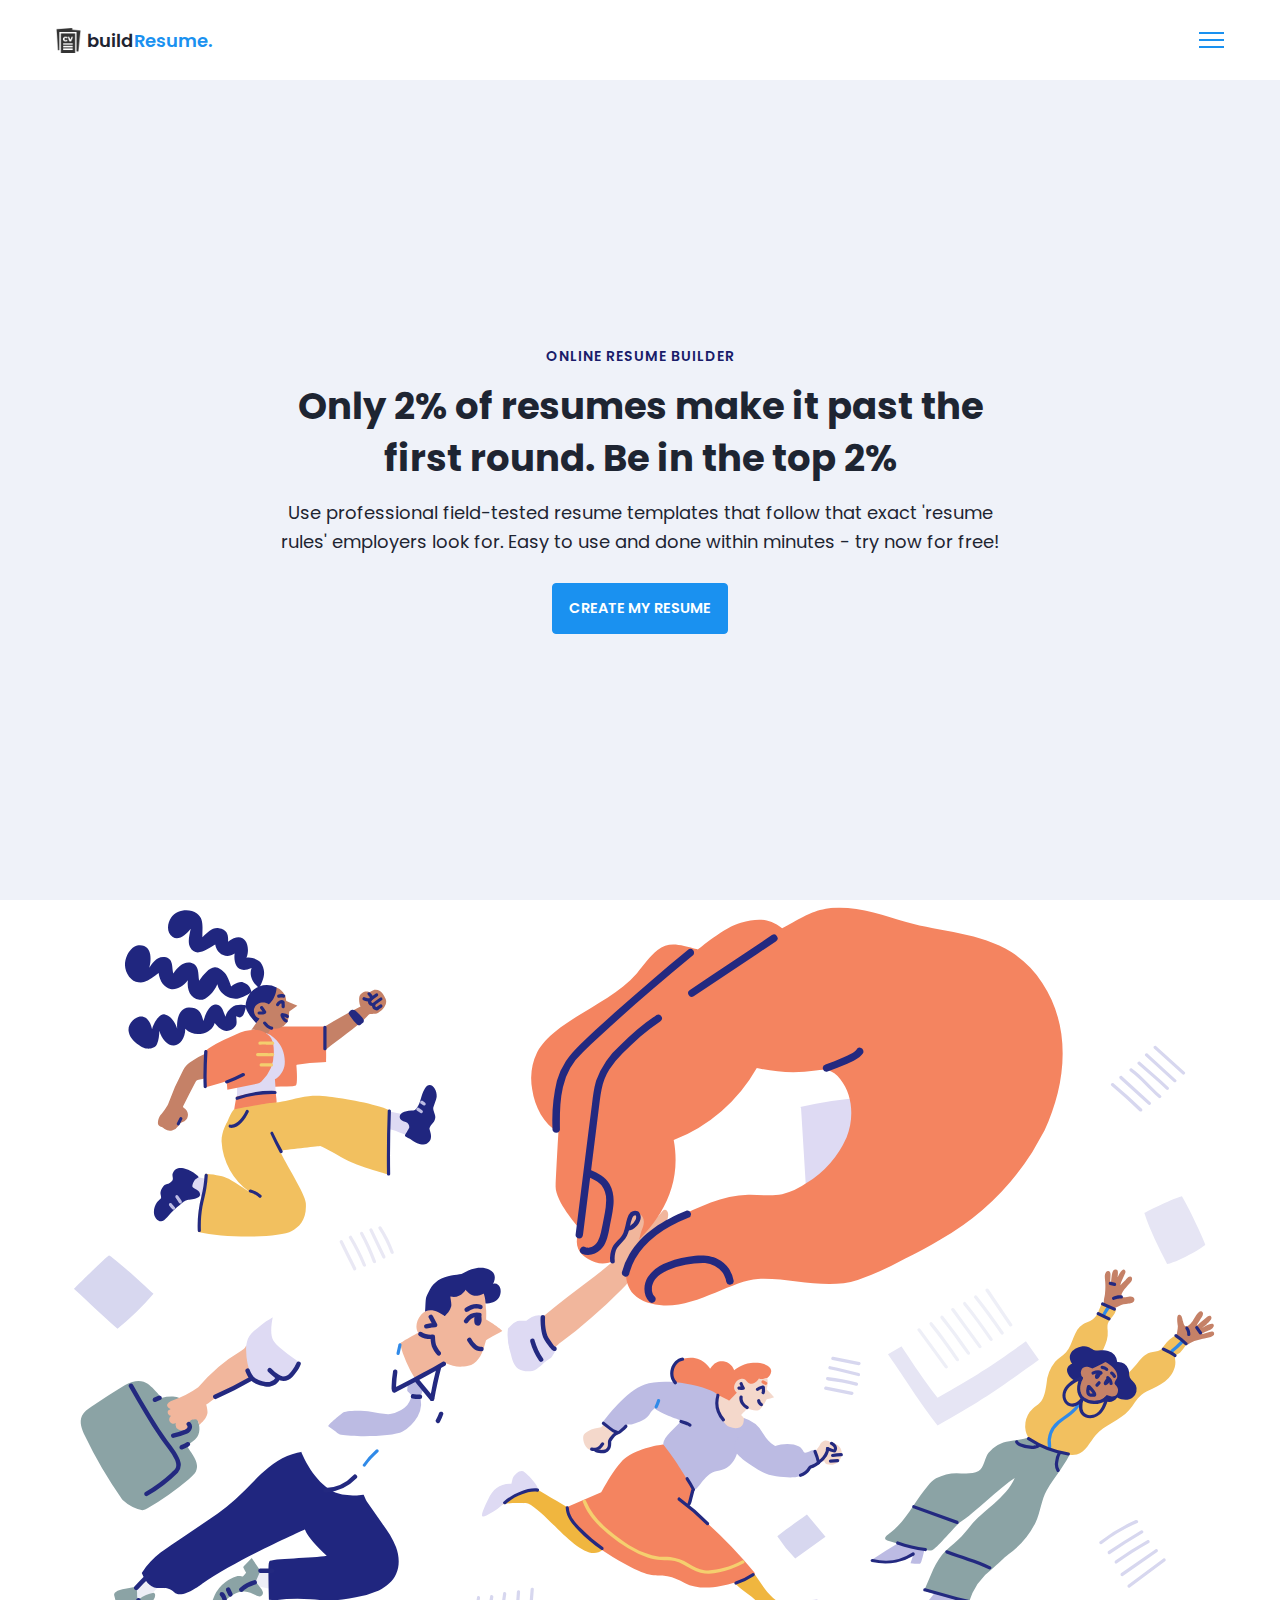
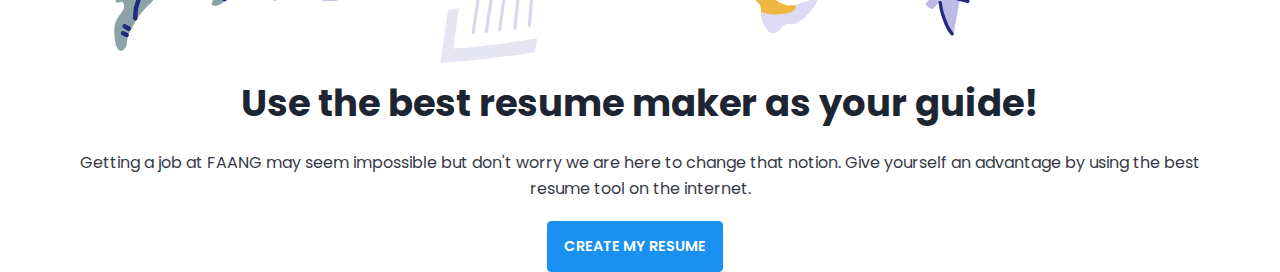
==== index.html @ 8d17ba6c "first commit" ====
<!DOCTYPE html>
<html lang="en">
<head>
    <meta charset="UTF-8">
    <meta http-equiv="X-UA-Compatible" content="IE=edge">
    <meta name="viewport" content="width=device-width, initial-scale=1.0">
    <link rel="stylesheet" href="styles.css">
    <title>buildResume.</title>
</head>
<body>
   <nav class="navbar bg-white">
    <div class="container">
        <div class="navbar-content">
            <div class="brand-and-toggler">
                <a href="index.html" class="navbar-brand">
                    <img src="assests/curriculum-vitae.png" alt="" class="navbar-brand-icon">
                    <span class="navbar-brand-text">build<span>Resume.</span></span>
                </a>
                <button type="button" class="navbar-toggler-btn">
                    <div class="bars">
                        <div class="bar"></div>
                        <div class="bar"></div>
                        <div class="bar"></div>
                    </div>
                </button>
            </div>
        </div>
    </div>
   </nav>

   <header class = "header bg-bright" id = "header">
    <div class = "container">
        <div class = "header-content text-center">
            <h6 class = "text-uppercase text-blue-dark fs-14 fw-6 ls-1">online resume builder</h6>
            <h1 class = "lg-title">Only 2% of resumes make it past the first round. Be in the top 2%</h1>
            <p class = "text-dark fs-18">Use professional field-tested resume templates that follow that exact 'resume rules' employers look for. Easy to use and done within minutes - try now for free!</p>
            <a href = "resume.html" class = "btn btn-primary text-uppercase">create my resume</a>
        </div>
    </div>
    </header>

    <div class="section-one">
        <div class="container">
            <div class="section-one-content">
                <div class="section-one-l">
                    <img src="assests/visual-0c7080adf17f1f207276f613447c924f667dab34b7ac415cd7ef653172defd0b.svg">
                </div>
                <div class="section-one-r text-center">
                    <h2 class="lg-title">Use the best resume maker as your guide!</h2>
                    <p class="text">Getting a job at FAANG may seem impossible but don't worry we are here to change that notion. Give yourself an advantage by using the best resume tool on the internet.</p>
                    <div class="btn-group">
                        <a href="resume.html" class="btn btn-primary text-uppercase">create my resume</a>
                    </div>
                </div>
            </div>
        </div>
    </div>


<script src="script.js"></script> 
</body>
</html>
---- styles.css ----
@import url('https://fonts.googleapis.com/css2?family=Manrope:wght@200;300;400;500;600;700;800&family=Poppins:ital,wght@0,100;0,200;0,300;0,400;0,500;0,600;0,700;0,800;0,900;1,100;1,200;1,300;1,400;1,500;1,600;1,700;1,800;1,900&display=swap');

:root{
    --clr-blue: #1A91F0;
    --clr-blue-mid: #1170CD;
    --clr-blue-dark: #1A1C6A;
    --clr-white: #fff;
    --clr-bright: #EFF2F9;
    --clr-dark: #1e2532;
    --clr-black: #000;
    --clr-grey: #656e83;
    --clr-green: #084C41;
    --font-poppins: 'Poppins', sans-serif;
    --font-manrope: 'Manrope', sans-serif;;
    --transition: all 300ms ease-in-out;
}

*{
    padding: 0;
    margin: 0;
    box-sizing: border-box;
}

html{
    font-size: 10px;
}

body{
    font-size: 1.6rem;
    font-family: var(--font-poppins);
}

button{
    border: none;
    background-color: transparent;
    outline: 0;
    cursor: pointer;
    font-family: inherit;
}

img{
    width: 100%;
    display: block;
}

a{
    text-decoration: none;
}

/*fonts*/
.font-poppins{font-family: var(--font-poppins);}
.font-manrope{font-family: var(--font-manrope);}

/*text-colors*/
.text-blue{color: var(--clr-blue);}
.text-blue-mid{color: var(--clr-blue-mid);}
.text-blue-dark{color: var(--clr-blue-dark);}
.text-bright{color: var(--clr-bright);}
.text-dark{color: var(--clr-dark);}
.text-grey{color: var(--clr-grey);}
.text-white{color: var(--clr-white);}

/*bg-colors*/
.bg-blue{background-color: var(--clr-blue);}
.bg-blue-mid{background-color: var(--clr-blue-mid);}
.bg-blue-dark{background-color: var(--clr-blue-dark);}
.bg-bright{background-color: var(--clr-bright);}
.bg-dark{background-color: var(--clr-dark);}
.bg-grey{background-color: var(--clr-grey);}
.bg-white{background-color: var(--clr-white);}
.bg-black{background-color: var(--clr-black);}

.text-center{text-align: center;}
.text-left{text-align: left;}
.text-right{text-align: right;}
.text-uppercase{text-transform: uppercase;}
.text-lowercase{text-transform: lowercase;}
.text-capitalize{text-transform: capitalize;}
.text{
    color: var(--clr-dark);
    opacity: 0.9;
    margin: 2rem 0;
    line-height: 1.6;
}

.fw-2{font-weight: 200;}
.fw-3{font-weight: 300;}
.fw-4{font-weight: 400;}
.fw-5{font-weight: 500;}
.fw-6{font-weight: 600;}
.fw-7{font-weight: 700;}
.fw-8{font-weight: 800;}

.fs-13{font-size: 13px;}
.fs-14{font-size: 14px;}
.fs-15{font-size: 15px;}
.fs-16{font-size: 16px;}
.fs-17{font-size: 17px;}
.fs-18{font-size: 18px;}
.fs-19{font-size: 19px;}
.fs-20{font-size: 20px;}
.fs-21{font-size: 21px;}
.fs-22{font-size: 22px;}
.fs-23{font-size: 23px;}
.fs-24{font-size: 24px;}
.fs-25{font-size: 25px;}

.ls-1{letter-spacing: 1px;}
.ls-2{letter-spacing: 2px;}

.container{
    max-width: 1200px;
    margin: 0 auto;
    padding: 0 1.6rem;
}

/*bars-button*/
.bars{
    display: flex;
    flex-direction: column;
    justify-content: space-between;
    height: 16.5px;
    width: 25px;
}

.bars .bar{
    width: 100%;
    height: 2px;
    background-color: var(--clr-blue);
    transition: var(--transition);
}

.bars:hover .bar{
    background-color: var(--clr-dark);
}

/*buttons*/
.btn{
    font-size: 14.5px;
    font-weight: 600;
    padding: 1.4rem 1.6rem; 
    border-radius: 4px;
    display: inline-block;  
}

.btn-primary{
    background-color: var(--clr-blue);
    color: var(--clr-white);
    border: 1px solid var(--clr-blue);
    transition: var(--transition);
}

.btn-primary:hover{
    background-color: transparent;
    color: var(--clr-dark);
    border-color: var(--clr-grey);
}

.btn-secondary{
    background-color: transparent;
    color: var(--clr-dark);
    border: 1px solid var(--clr-grey);
    transition: var(--transition);
}

.btn-secondary:hover{
    background-color: var(--clr-blue);
    color: var(--clr-white);
    border-color: var(--clr-blue);
}

.btn-group button:first-child, .btn-group a:first-child{
    margin-right: 1rem!important;
}

.navbar{
    height: 80px;
    display: flex;
    align-items: center;
    box-shadow: rgba(0,0,0,0.8) 0px 3px 8px;
}

.navbar .container{
    width: 100%;
}

.navbar-brand{
    display: flex;
    align-items: center;
    justify-content: flex-start;
    font-size: 1.8rem;
}

.navbar-brand-text{
    color: var(--clr-dark);
    font-weight: 600;
}

.navbar-brand-text span{
    color: var(--clr-blue);
}

.navbar-brand-icon{
    width: 25px;
    margin-right: 6px;
    opacity: 0.8;
}

.brand-and-toggler{
    display: flex;
    align-items: center;
    justify-content: space-between;
}

.header{
    min-height: calc(100vh - 80px);
    display: flex;
    flex-direction: column;
    align-items: center;
    justify-content: center;
}

.header-content{
    max-width: 740px;
    margin-right: auto;
    margin-left: auto;
}

.lg-title{
    margin: 1.4rem 0;
    font-size: 37px;
    line-height: 1.4;
    color: var(--clr-dark);
}

.header-content p{
    margin-bottom: 2.6rem;
    line-height: 1.6;
}

/*section one*/
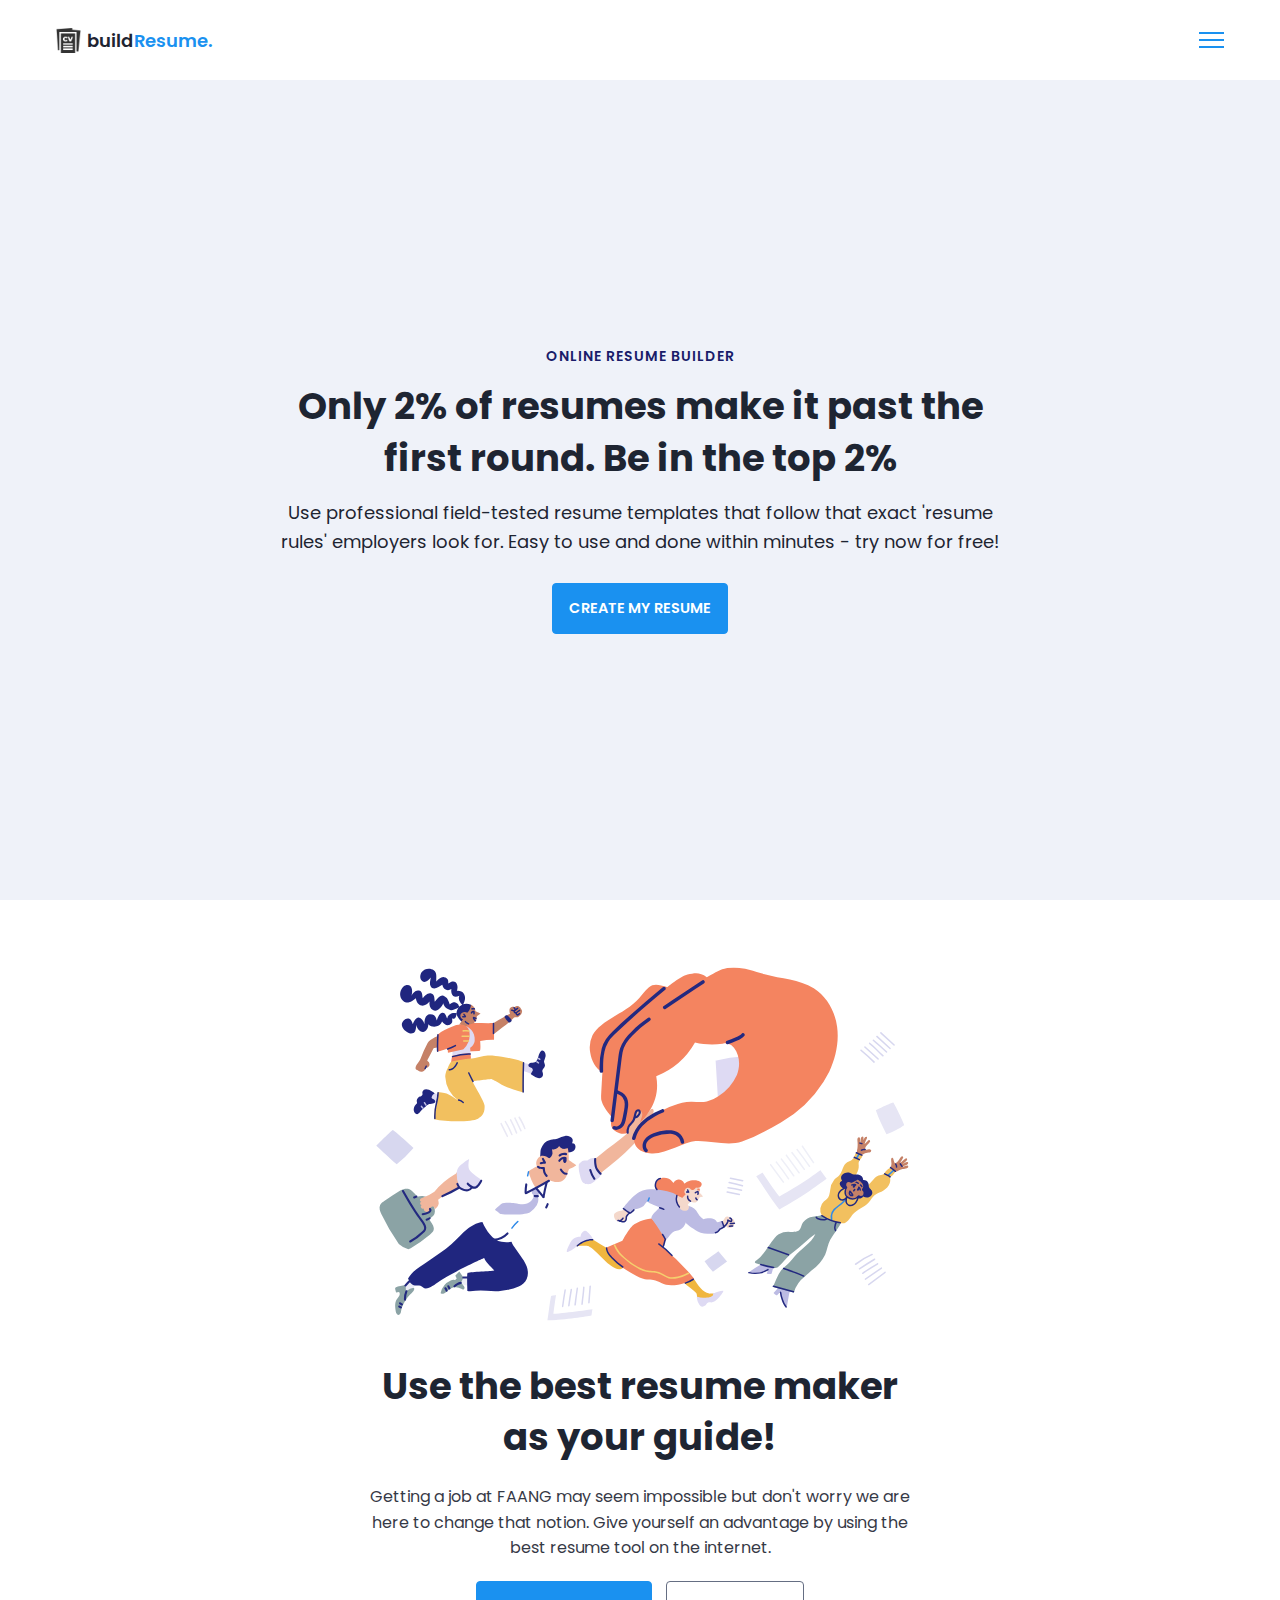
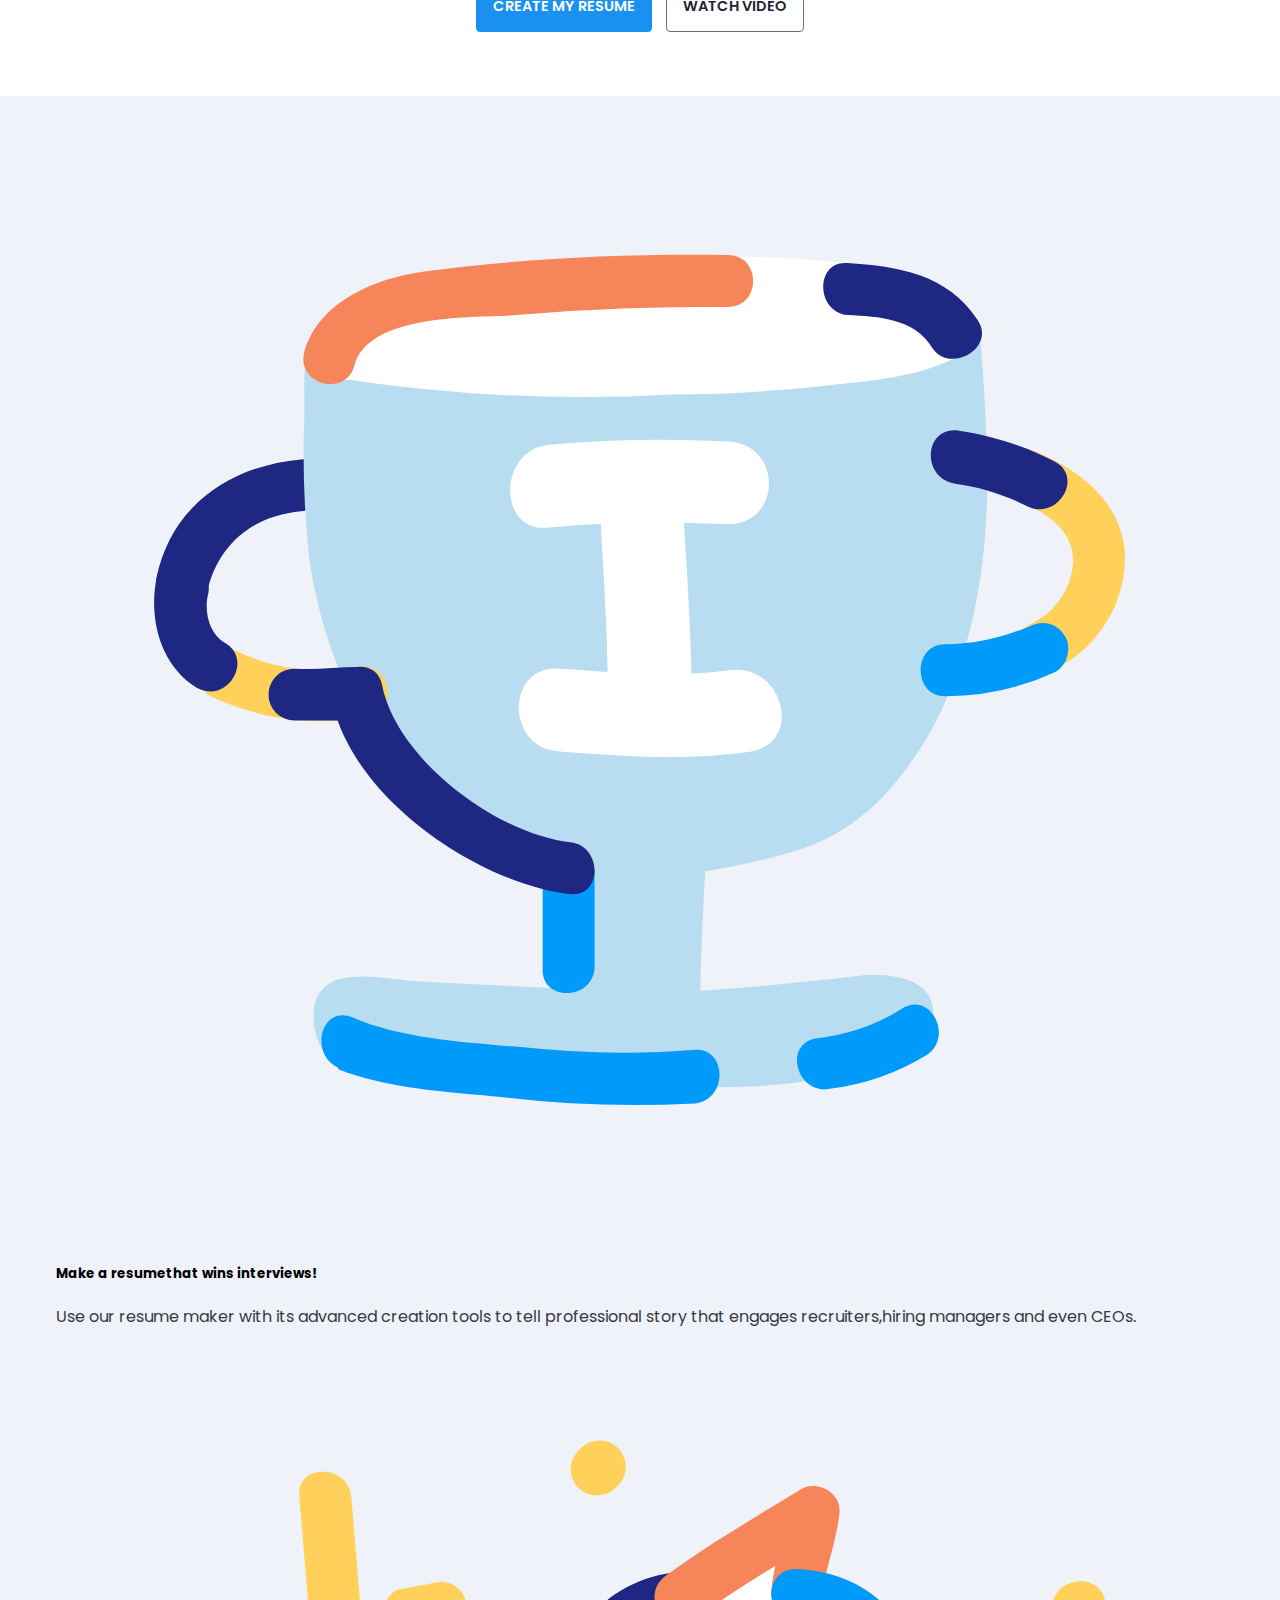
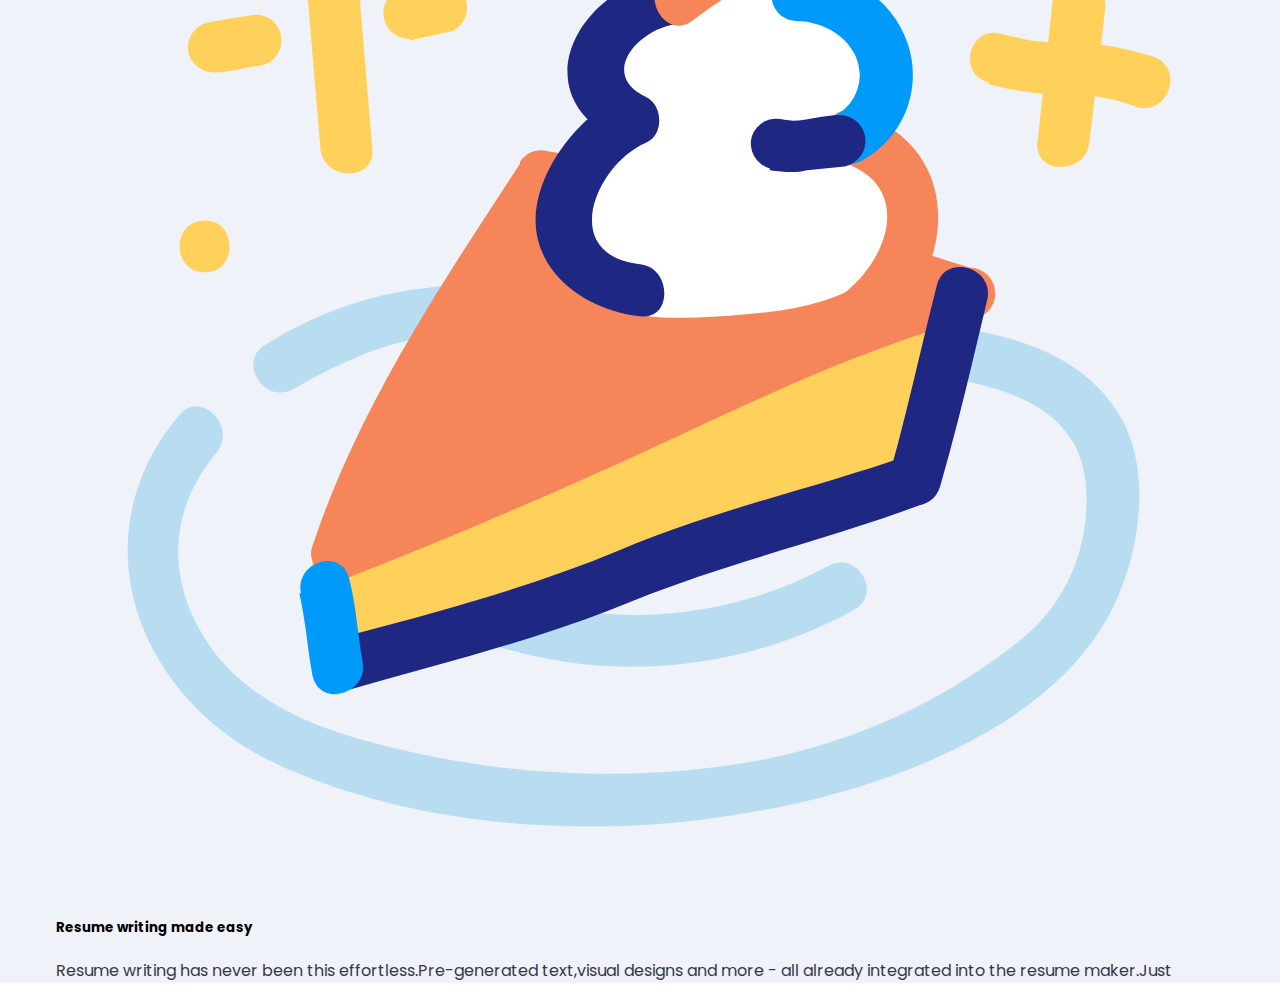
==== commit 14505ccf: "first commit" ====
--- a/index.html
+++ b/index.html
@@ -50,6 +50,31 @@
                     <p class="text">Getting a job at FAANG may seem impossible but don't worry we are here to change that notion. Give yourself an advantage by using the best resume tool on the internet.</p>
                     <div class="btn-group">
                         <a href="resume.html" class="btn btn-primary text-uppercase">create my resume</a>
+                        <a href="#" class="btn btn-secondary text-uppercase">Watch Video</a>
+                    </div>
+                </div>
+            </div>
+        </div>
+    </div>
+
+    <div class="section-two bg-bright">
+        <div class="container">
+            <div class="section-two-content">
+                <div class="section items">
+                    <div class="section-item">
+                        <div class="section-item-icon">
+                            <img src="assests/feature-1-edf4481d69166ac81917d1e40e6597c8d61aa970ad44367ce78049bf830fbda5.svg" alt="">
+                        </div>
+                        <h5 class="section-item-title">Make a resumethat wins interviews!</h5>
+                        <p class="text">Use our resume maker with its advanced creation tools to tell professional story that engages recruiters,hiring managers and even CEOs.</p>
+                    </div>
+
+                    <div class="section-item">
+                        <div class="section-item-icon">
+                            <img src="assests/feature-2-a7a471bd973c02a55d1b3f8aff578cd3c9a4c5ac4fc74423d94ecc04aef3492b.svg" alt="">
+                        </div>
+                        <h5 class="section-item-title">Resume writing made easy</h5>
+                        <p class="text">Resume writing has never been this effortless.Pre-generated text,visual designs and more - all already integrated into the resume maker.Just </p>
                     </div>
                 </div>
             </div>
--- a/styles.css
+++ b/styles.css
@@ -239,4 +239,26 @@
 }
 
 /*section one*/
-
+.section-one{
+    padding: 64px 0;
+    min-height: 80vh;
+    display: flex;
+    align-items: center;
+}
+
+.section-one-l img{
+    max-width: 545px;
+    margin-right: auto;
+    margin-left: auto;
+}
+
+.section-one-r{
+    max-width: 545px;
+    margin-right: auto;
+    margin-left: auto;
+    margin-top: 4rem;
+}
+
+.section-one .btn-group{
+    margin-top: 2rem;
+}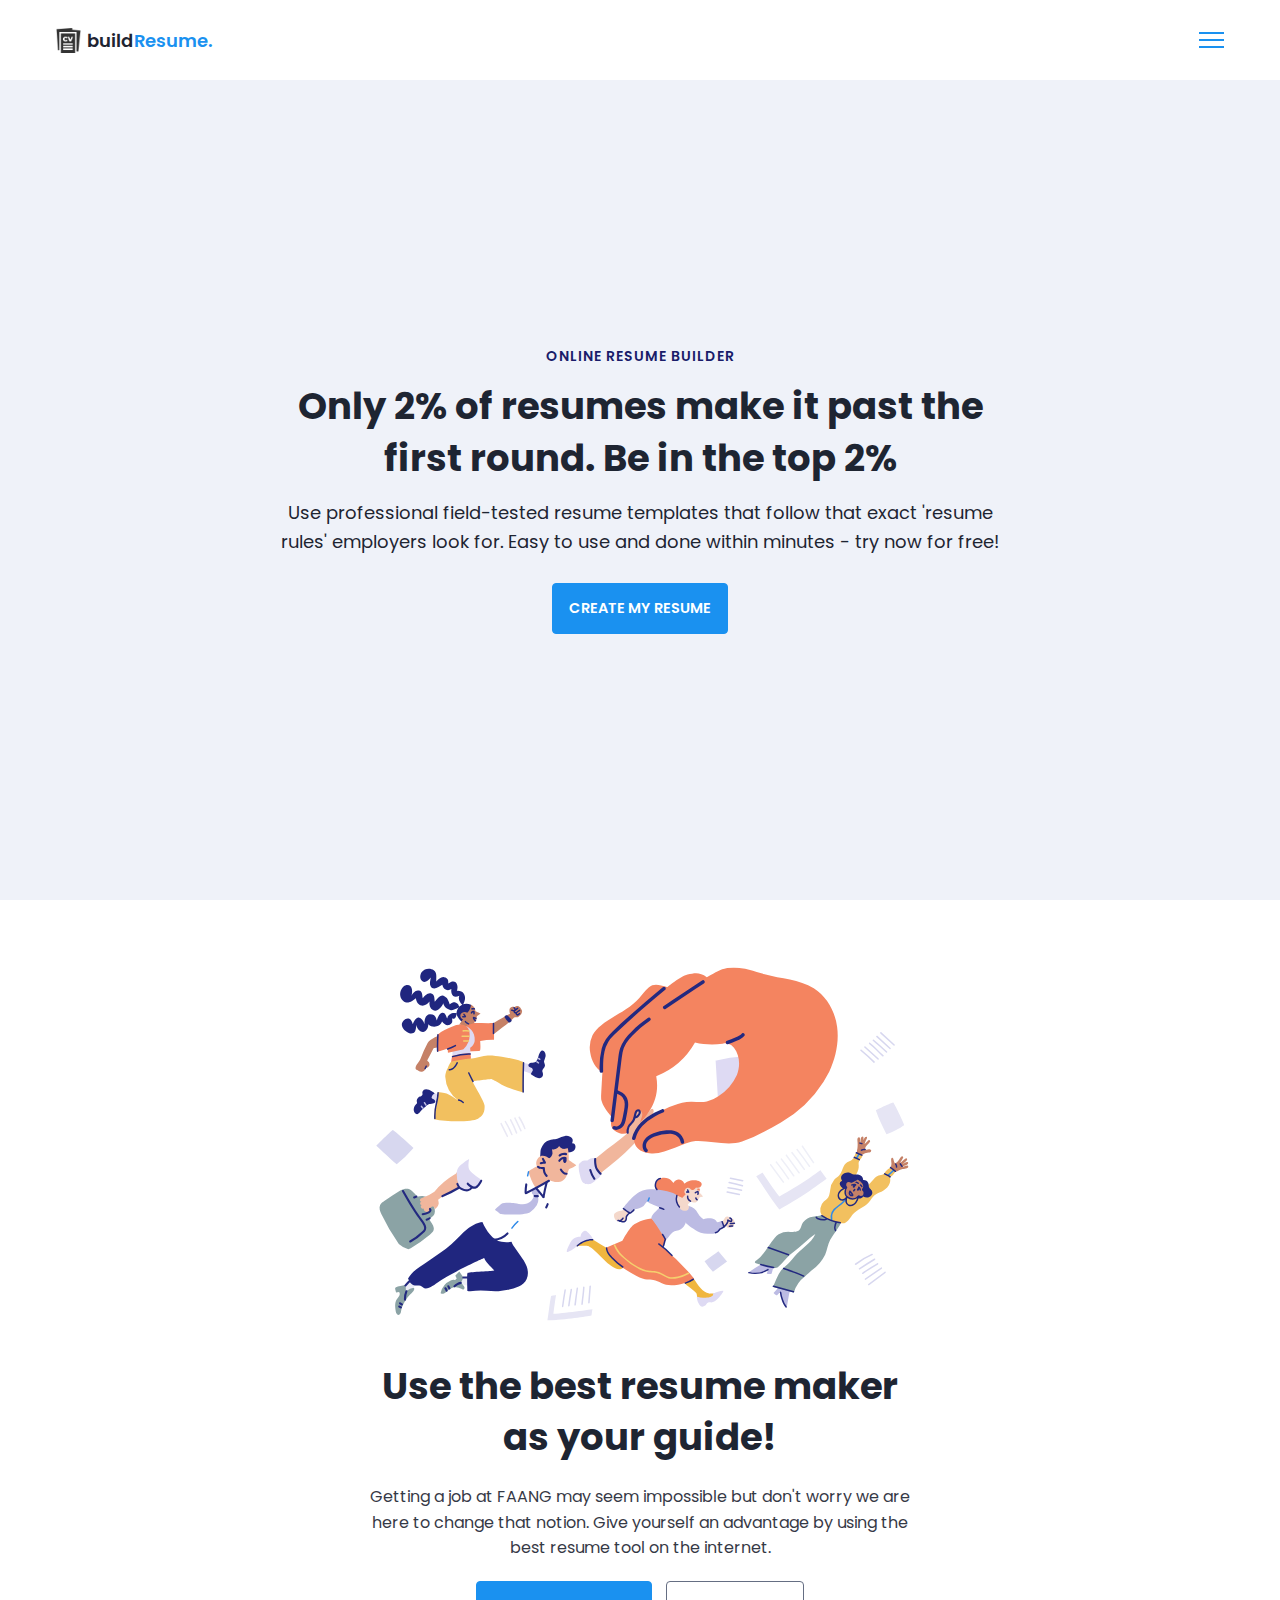
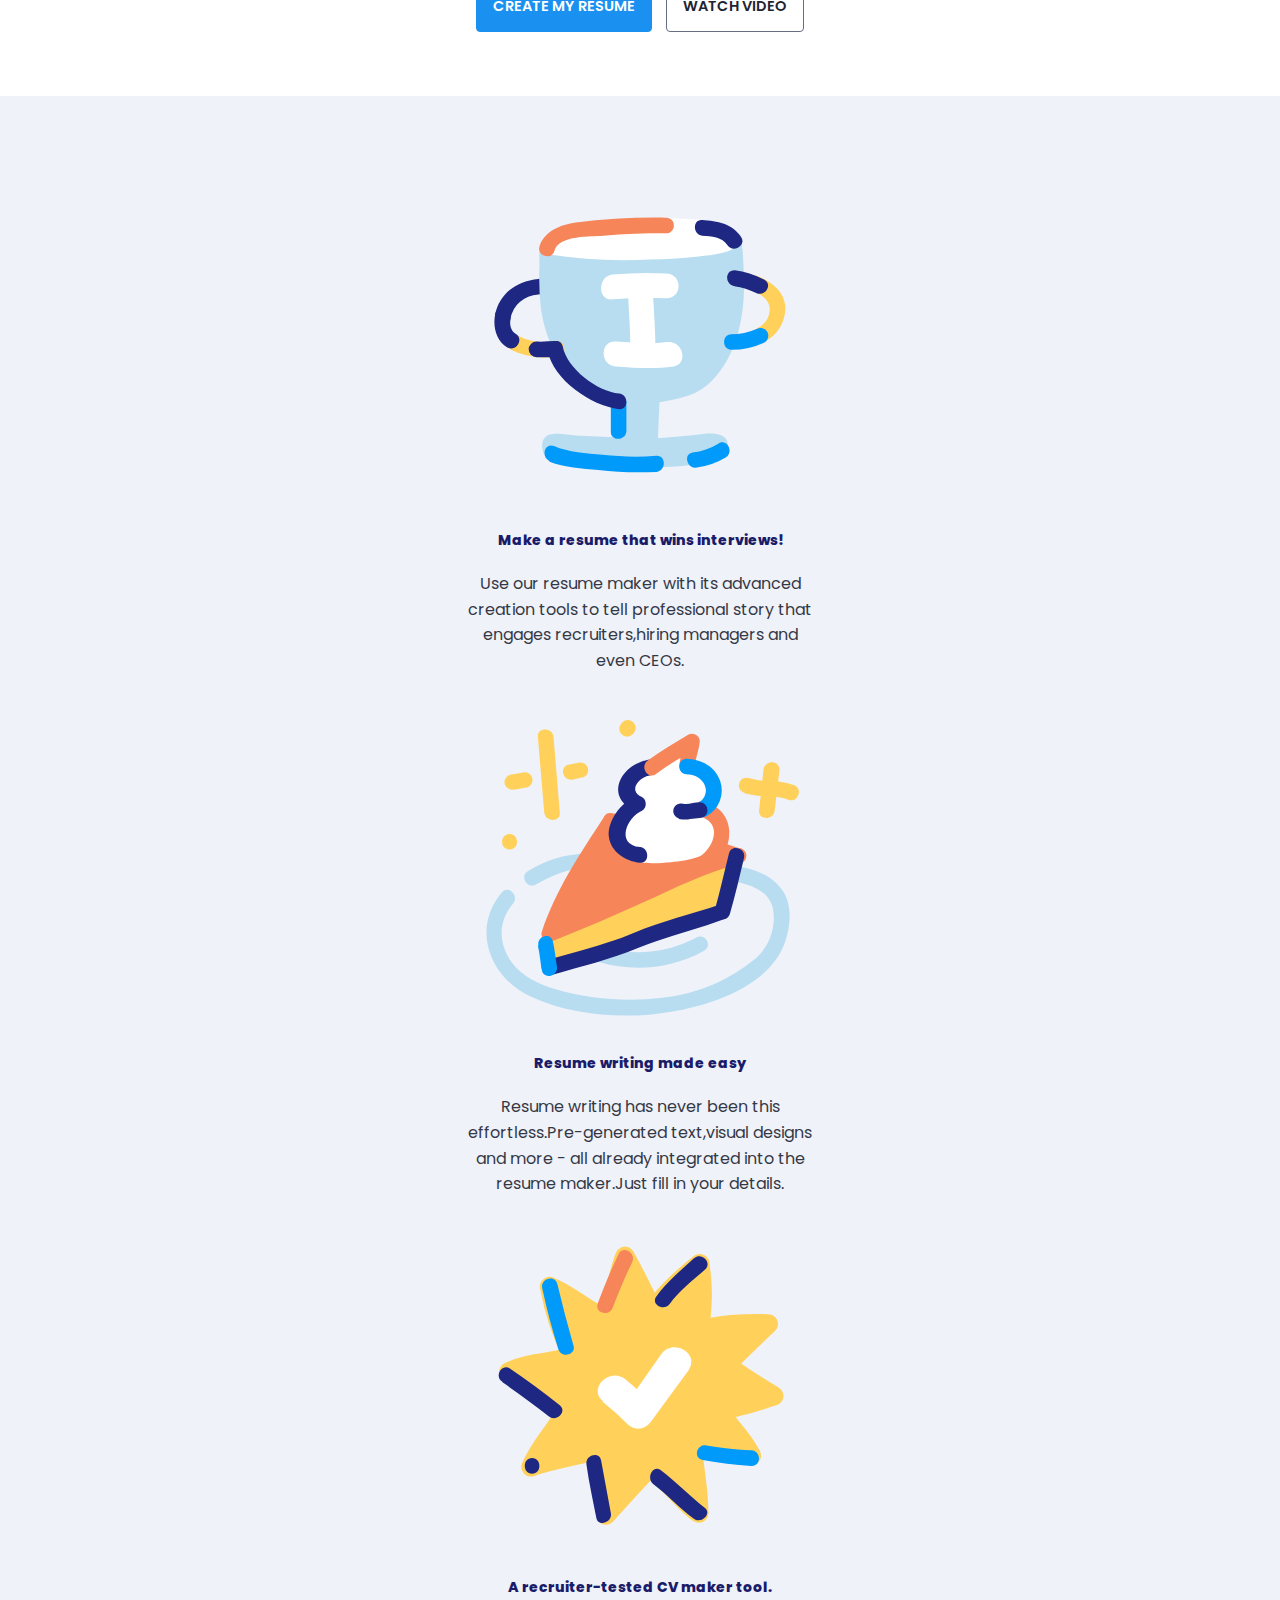
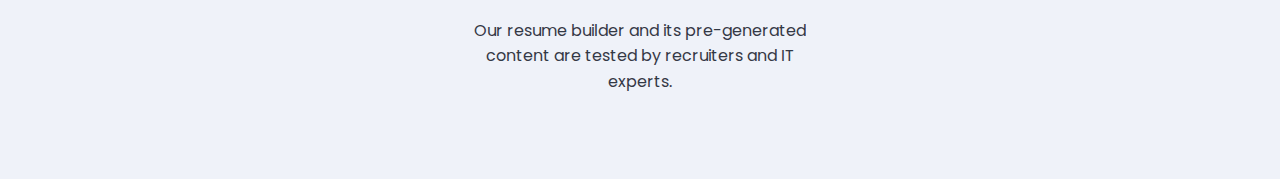
==== commit b617d4e5: "first commit" ====
--- a/index.html
+++ b/index.html
@@ -65,7 +65,7 @@
                         <div class="section-item-icon">
                             <img src="assests/feature-1-edf4481d69166ac81917d1e40e6597c8d61aa970ad44367ce78049bf830fbda5.svg" alt="">
                         </div>
-                        <h5 class="section-item-title">Make a resumethat wins interviews!</h5>
+                        <h5 class="section-item-title">Make a resume that wins interviews!</h5>
                         <p class="text">Use our resume maker with its advanced creation tools to tell professional story that engages recruiters,hiring managers and even CEOs.</p>
                     </div>
 
@@ -74,7 +74,15 @@
                             <img src="assests/feature-2-a7a471bd973c02a55d1b3f8aff578cd3c9a4c5ac4fc74423d94ecc04aef3492b.svg" alt="">
                         </div>
                         <h5 class="section-item-title">Resume writing made easy</h5>
-                        <p class="text">Resume writing has never been this effortless.Pre-generated text,visual designs and more - all already integrated into the resume maker.Just </p>
+                        <p class="text">Resume writing has never been this effortless.Pre-generated text,visual designs and more - all already integrated into the resume maker.Just fill in your details.</p>
+                    </div>
+
+                    <div class="section-item">
+                        <div class="section-item-icon">
+                            <img src="assests/feature-3-4e87a82f83e260488c36f8105e26f439fdc3ee5009372bb5e12d9421f32eabdd.svg" alt="">
+                        </div>
+                        <h5 class="section-item-title">A recruiter-tested CV maker tool.</h5>
+                        <p class="text">Our resume builder and its pre-generated content are tested by recruiters and IT experts.</p>
                     </div>
                 </div>
             </div>
--- a/styles.css
+++ b/styles.css
@@ -261,4 +261,31 @@
 
 .section-one .btn-group{
     margin-top: 2rem;
+}
+
+/*section two*/
+.section-two{
+    padding: 64px 0;
+}
+
+.section-two .section-items{
+    display: grid;
+    gap: 2rem;
+}
+
+.section-two .section-item{
+    max-width: 350px;
+    text-align: center;
+    margin-left: auto;
+    margin-right: auto;
+}
+
+.section-two .section-item-icon{
+    margin: 1rem 0;
+}
+
+.section-two .section-item-title{
+    color: var(--clr-blue-dark);
+    font-size: 1.4rem;
+    font-weight: 800;
 }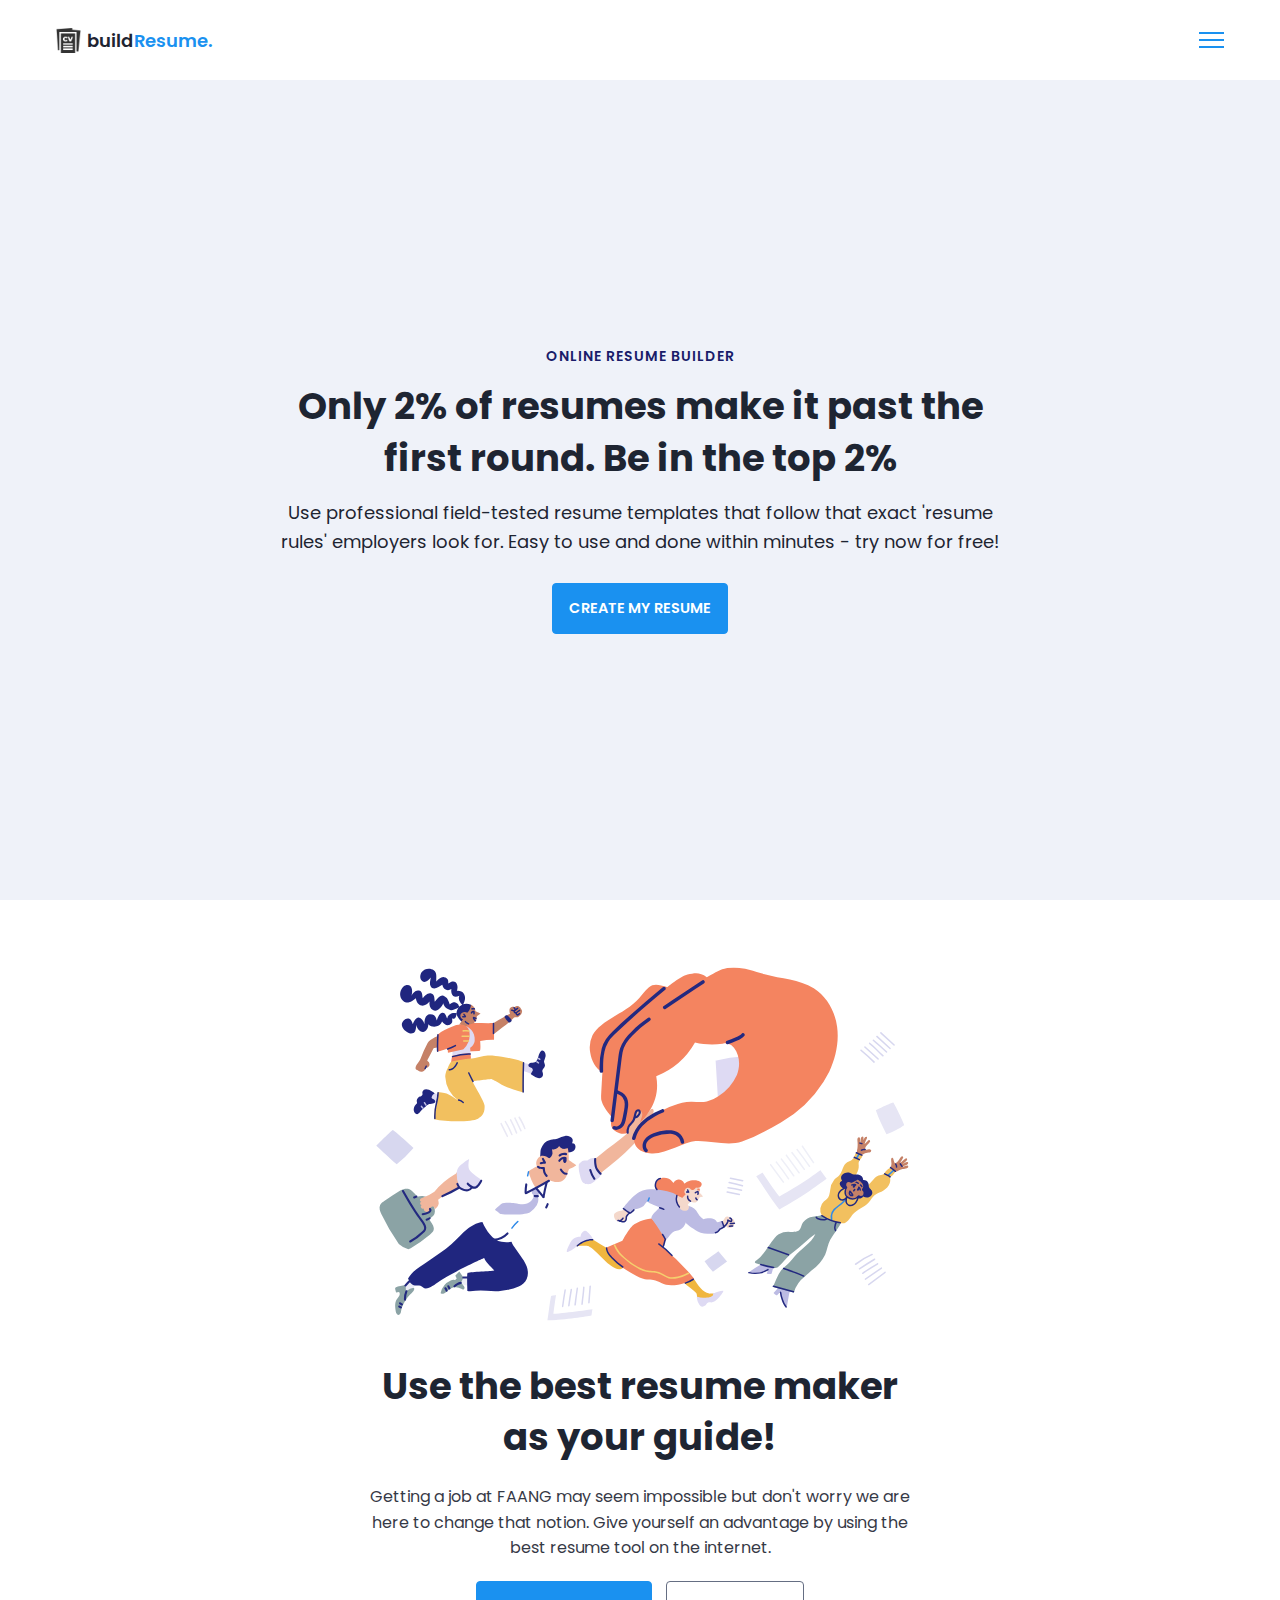
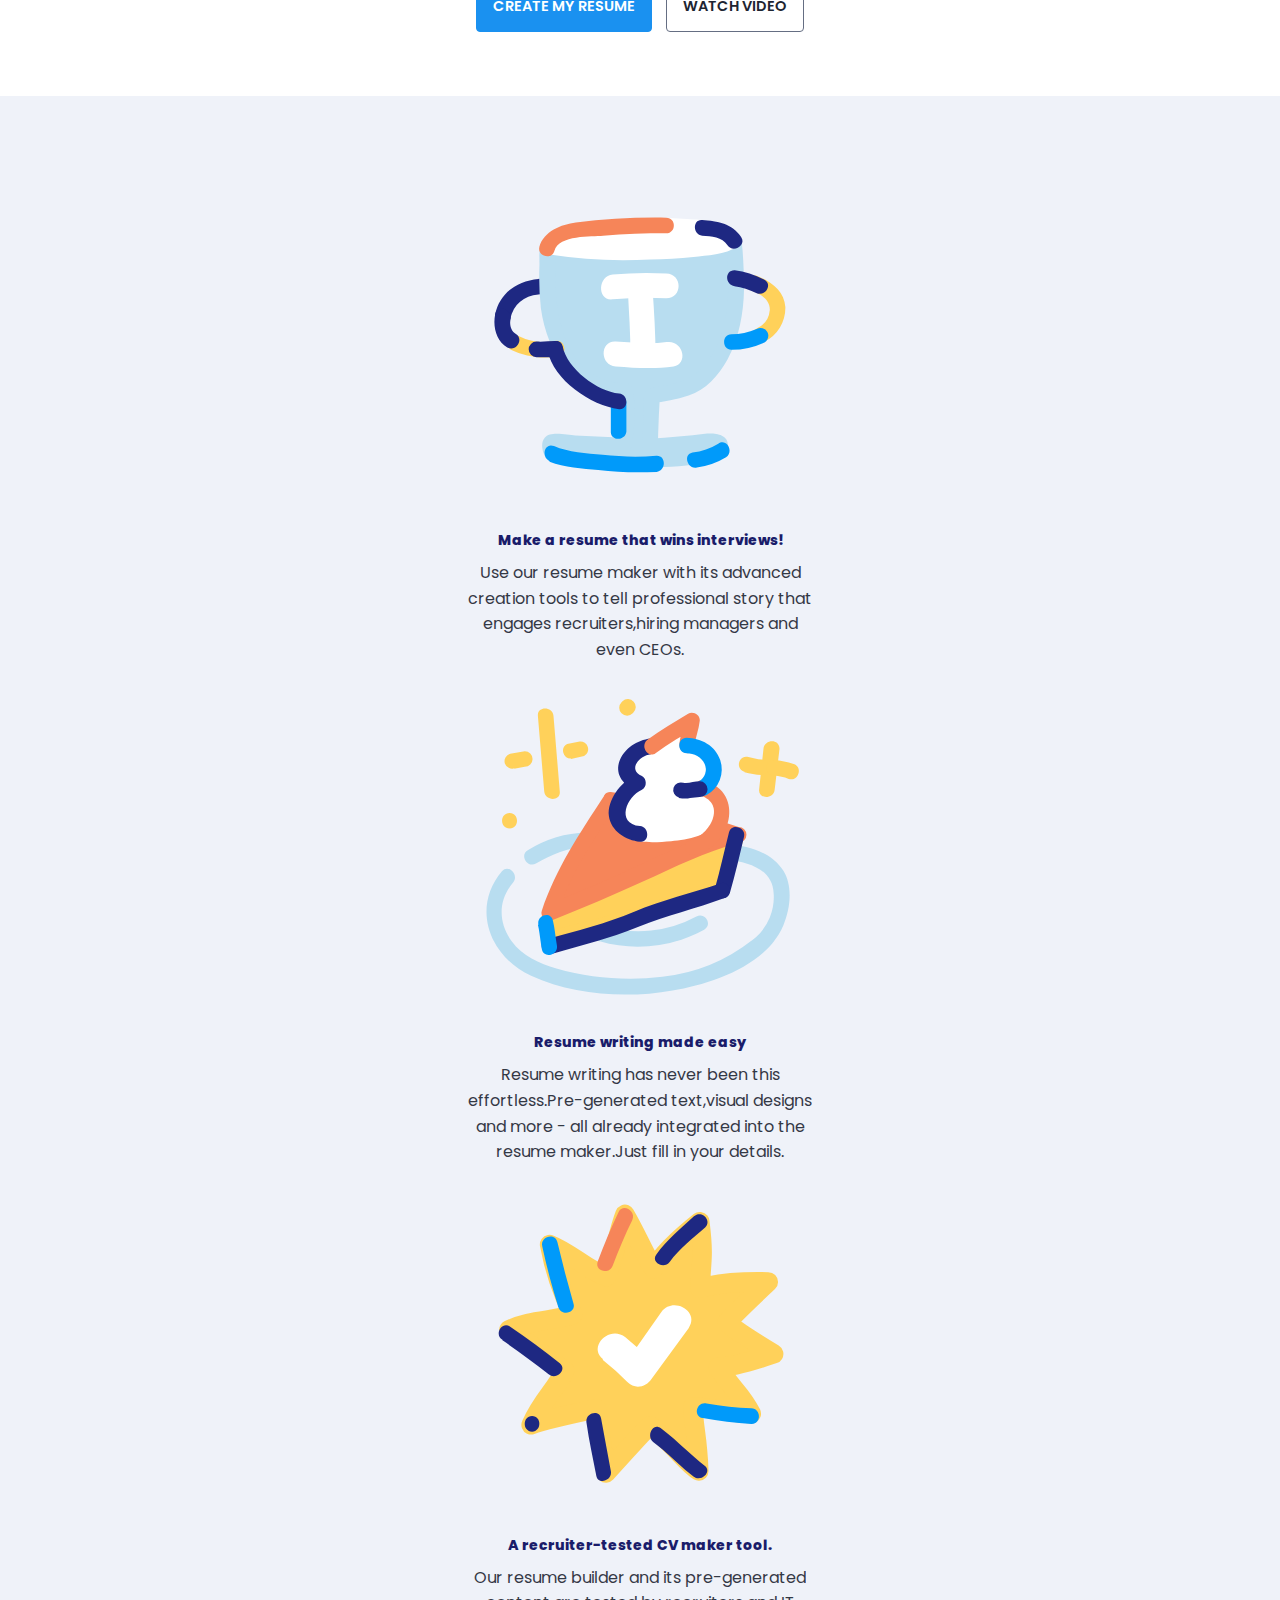
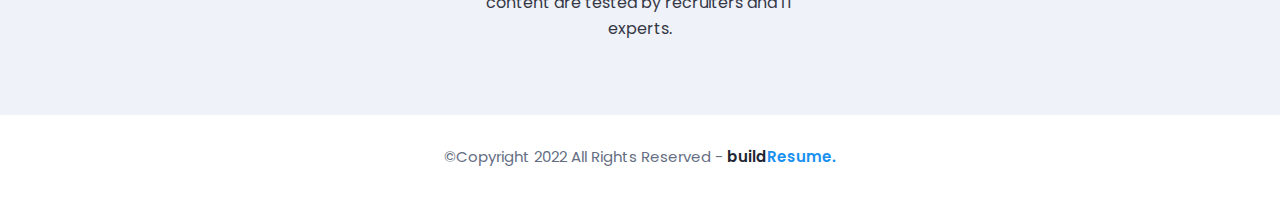
==== commit 4a354efc: "first commit" ====
--- a/index.html
+++ b/index.html
@@ -89,6 +89,13 @@
         </div>
     </div>
 
+    <footer class="footer bg-white">
+        <div class="container">
+            <div class="footer-content text-center">
+                <p class="fs-15">&copy;Copyright 2022  All Rights Reserved - <span class="navbar-brand-text">build<span>Resume.</span></span></p>
+            </div>
+        </div>
+    </footer>
 
 <script src="script.js"></script> 
 </body>
--- a/styles.css
+++ b/styles.css
@@ -288,4 +288,17 @@
     color: var(--clr-blue-dark);
     font-size: 1.4rem;
     font-weight: 800;
-}+}
+
+.section-two .text{
+    margin: 0.9rem 0;
+}
+
+.footer{
+    padding: 3rem 0;
+}
+
+.footer-content{
+    color: var(--clr-grey);
+}
+
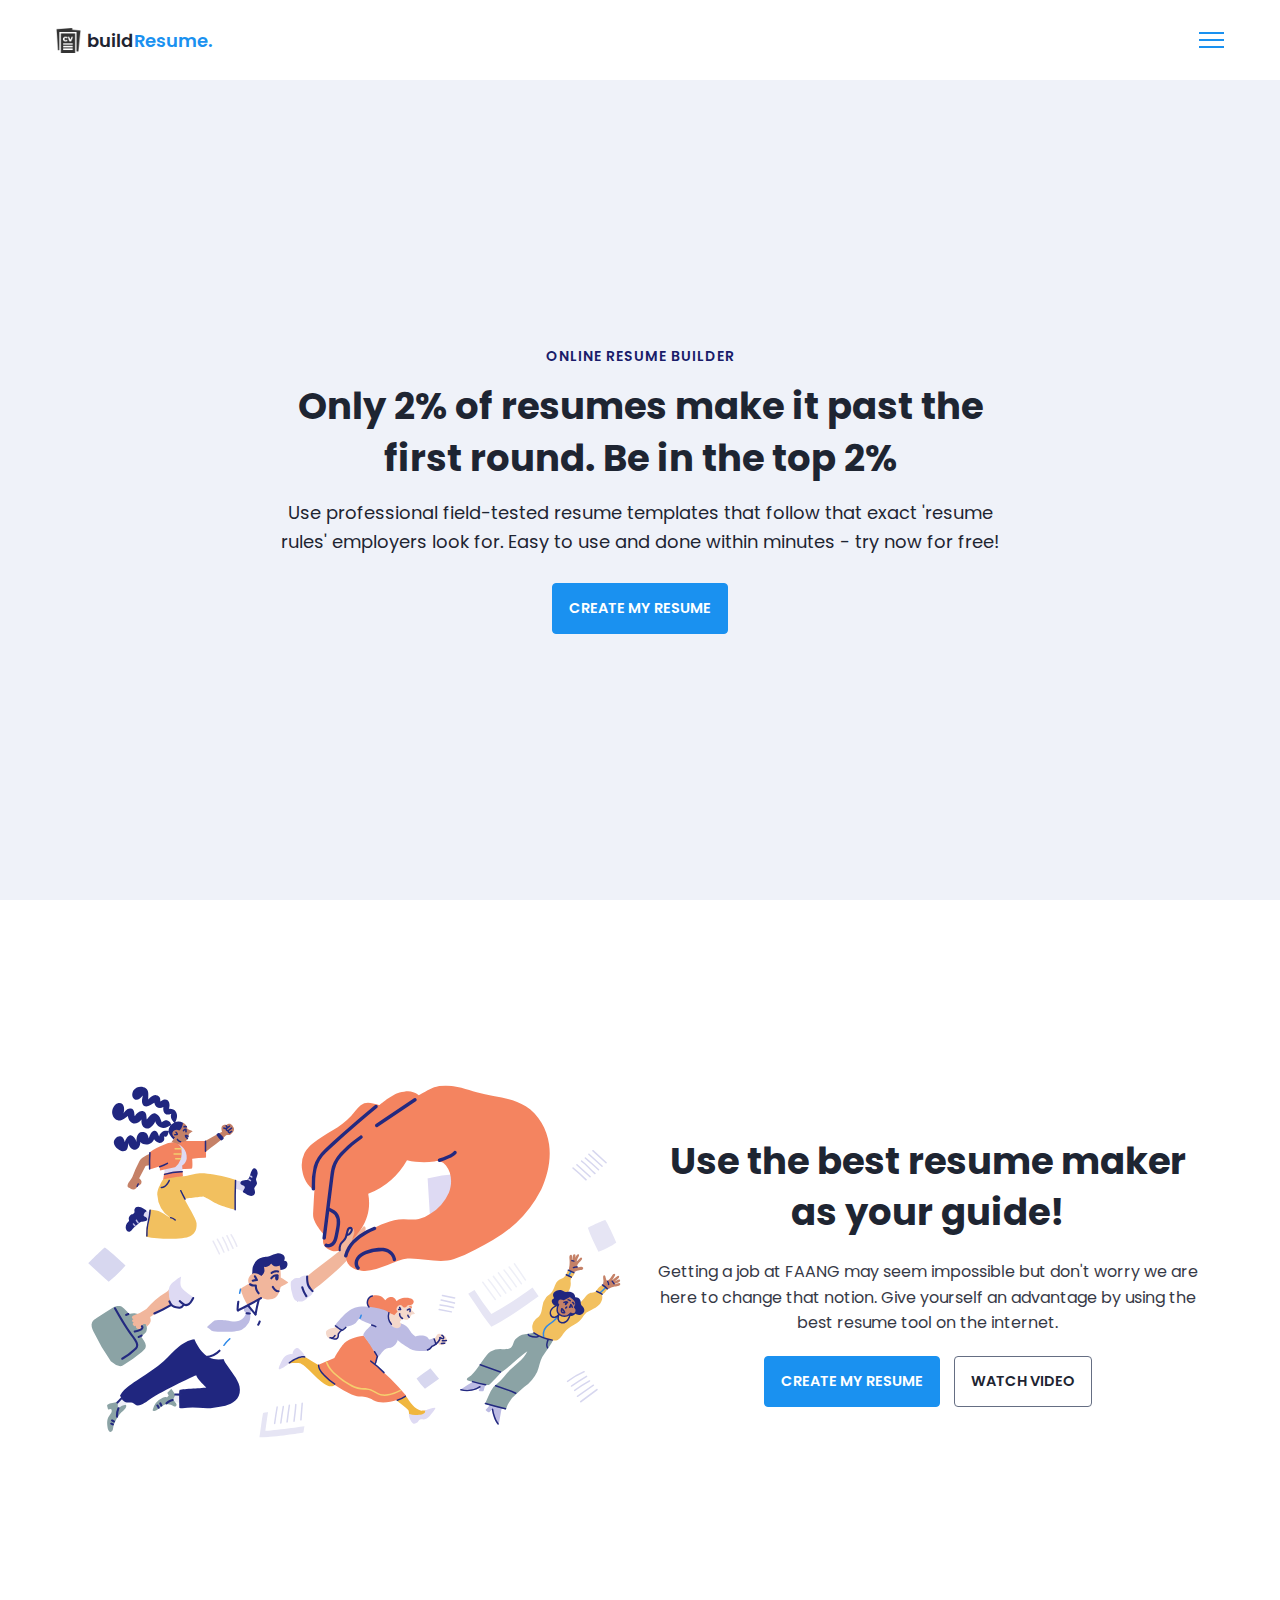
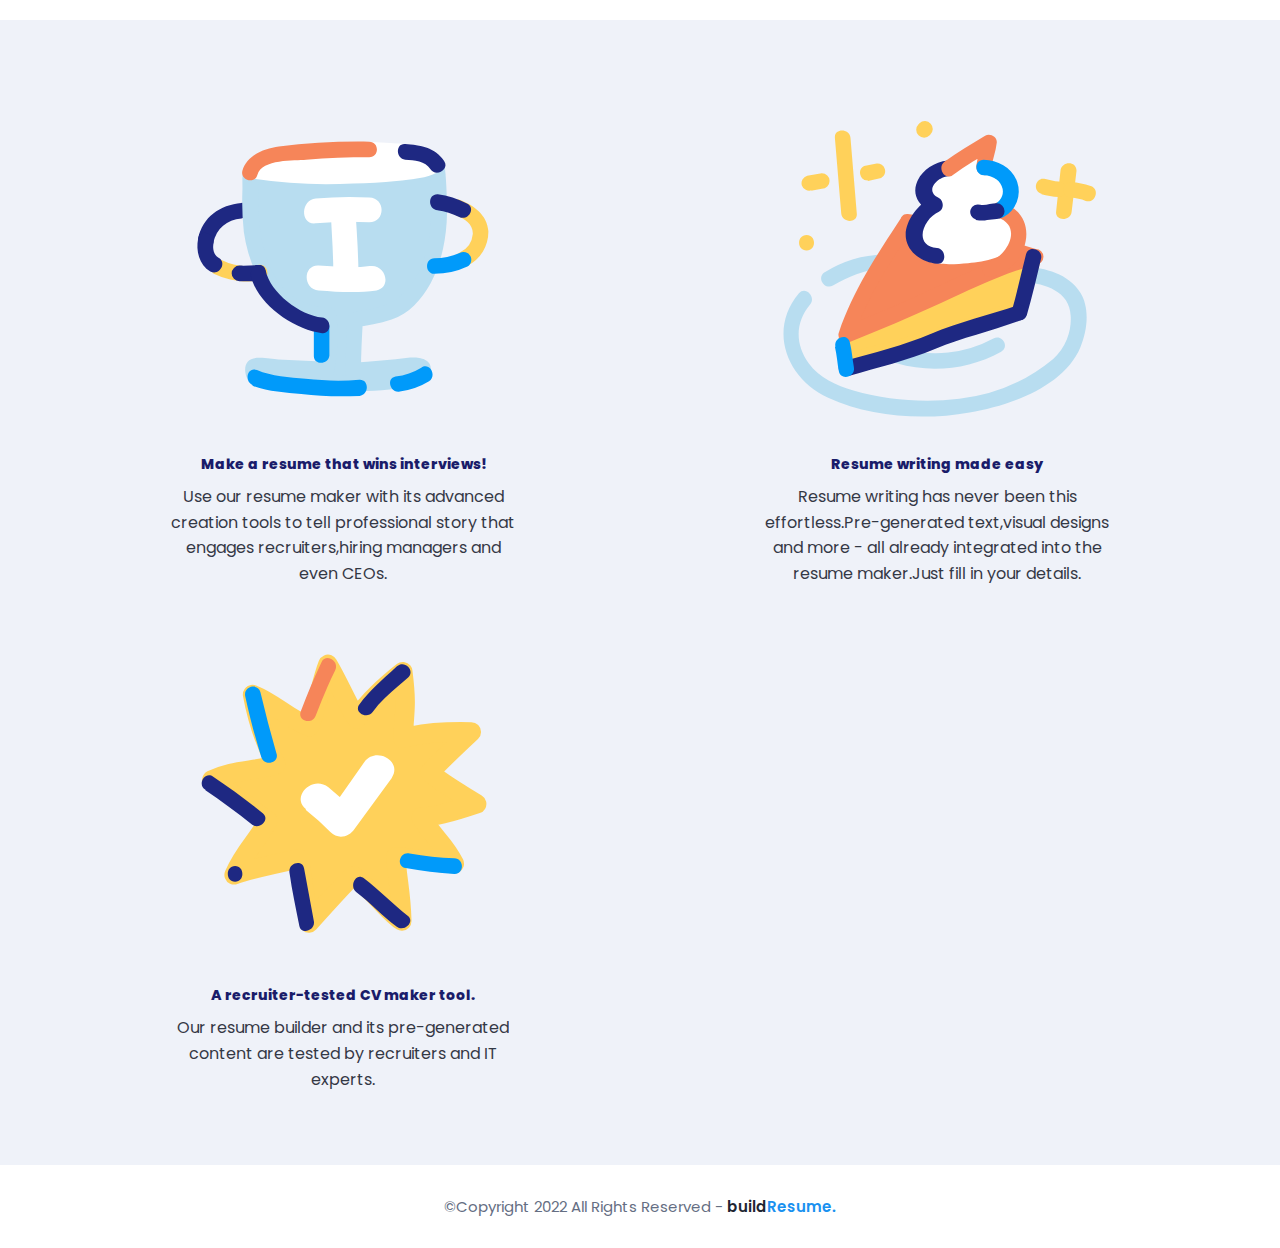
==== commit 0a64efb5: "first commit" ====
--- a/index.html
+++ b/index.html
@@ -60,7 +60,7 @@
     <div class="section-two bg-bright">
         <div class="container">
             <div class="section-two-content">
-                <div class="section items">
+                <div class="section-items">
                     <div class="section-item">
                         <div class="section-item-icon">
                             <img src="assests/feature-1-edf4481d69166ac81917d1e40e6597c8d61aa970ad44367ce78049bf830fbda5.svg" alt="">
--- a/styles.css
+++ b/styles.css
@@ -302,3 +302,17 @@
     color: var(--clr-grey);
 }
 
+/*media queries*/
+@media screen and (min-width: 768px){
+    .section-two .section-items{
+        grid-template-columns: repeat(2, 1fr);
+    }
+}
+
+@media screen and (min-width: 992px){
+    .section-one-content{
+        display: grid;
+        grid-template-columns: repeat(2, 1fr);
+        column-gap: 3rem;
+    }
+}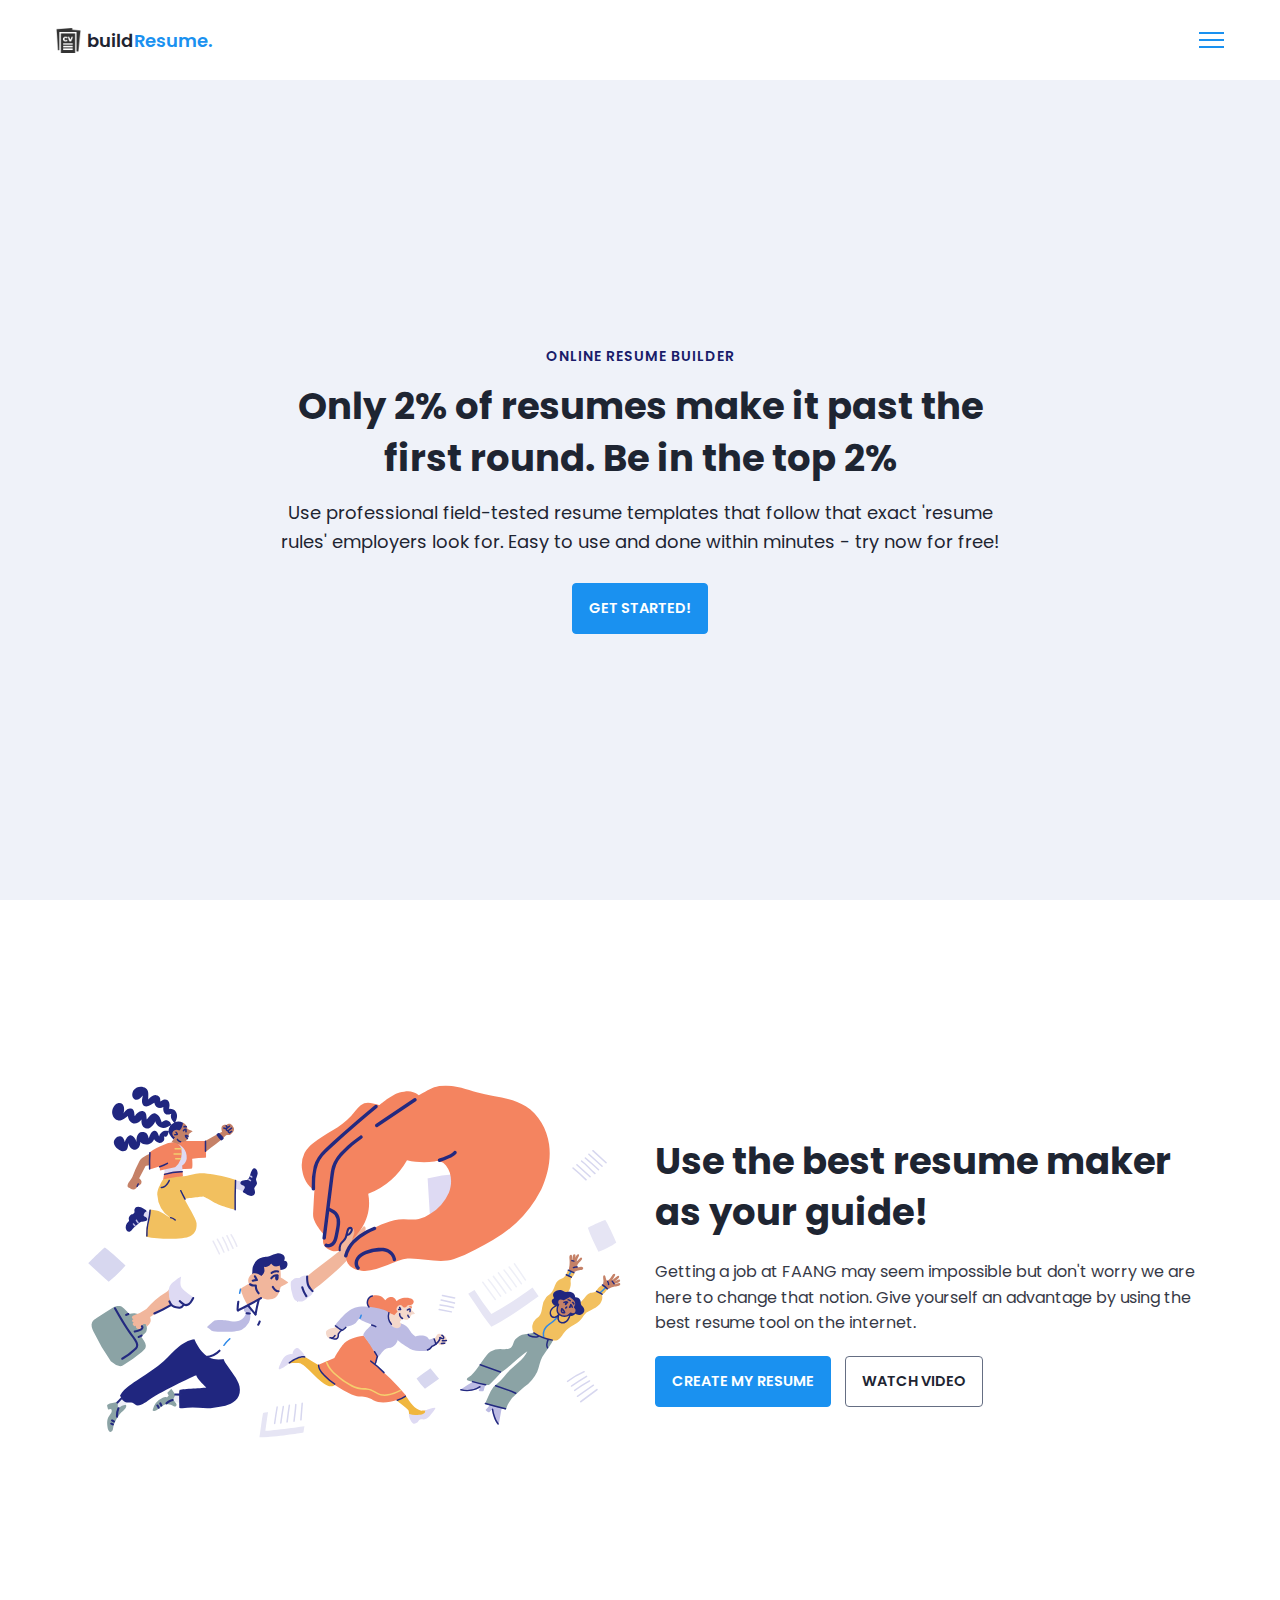
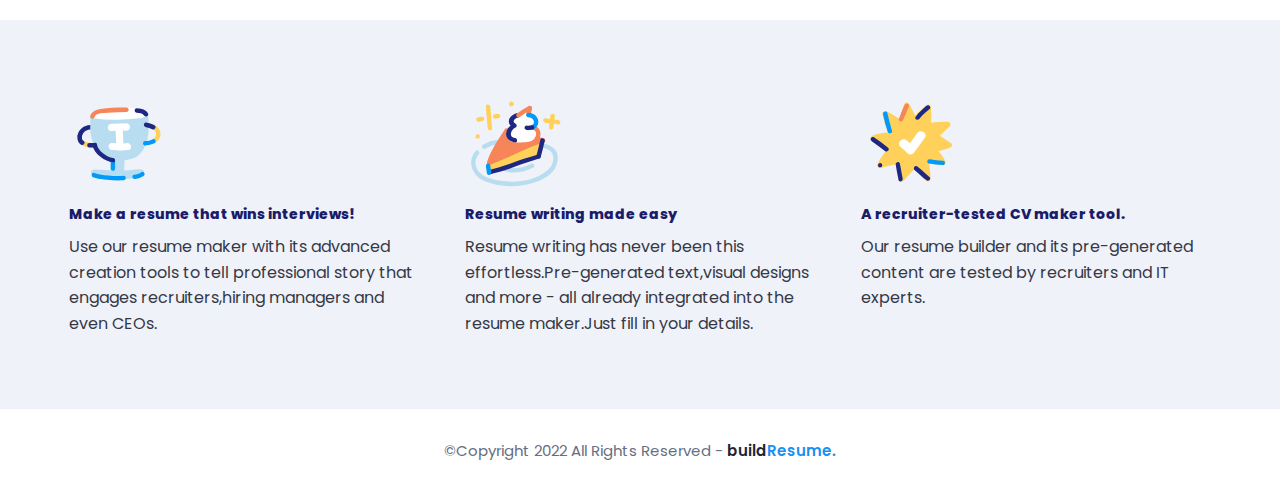
==== commit 6eedc276: "multi-select-dropdown" ====
--- a/index.html
+++ b/index.html
@@ -34,12 +34,12 @@
             <h6 class = "text-uppercase text-blue-dark fs-14 fw-6 ls-1">online resume builder</h6>
             <h1 class = "lg-title">Only 2% of resumes make it past the first round. Be in the top 2%</h1>
             <p class = "text-dark fs-18">Use professional field-tested resume templates that follow that exact 'resume rules' employers look for. Easy to use and done within minutes - try now for free!</p>
-            <a href = "resume.html" class = "btn btn-primary text-uppercase">create my resume</a>
+            <a href = "#scroll_section" class = "btn btn-primary text-uppercase">Get Started!</a>
         </div>
     </div>
     </header>
 
-    <div class="section-one">
+    <div id="scroll_section" class="section-one">
         <div class="container">
             <div class="section-one-content">
                 <div class="section-one-l">
--- a/styles.css
+++ b/styles.css
@@ -22,6 +22,7 @@
 }
 
 html{
+    scroll-behavior: smooth;
     font-size: 10px;
 }
 
@@ -177,7 +178,7 @@
     height: 80px;
     display: flex;
     align-items: center;
-    box-shadow: rgba(0,0,0,0.8) 0px 3px 8px;
+    box-shadow: rgba(0,0,0,0.08) 0px 3px 8px;
 }
 
 .navbar .container{
@@ -284,6 +285,12 @@
     margin: 1rem 0;
 }
 
+.section-two .section-item-icon img{
+    width: 100px;
+    margin-right: auto;
+    margin-left: auto;
+}
+
 .section-two .section-item-title{
     color: var(--clr-blue-dark);
     font-size: 1.4rem;
@@ -315,4 +322,120 @@
         grid-template-columns: repeat(2, 1fr);
         column-gap: 3rem;
     }
+    .section-one-r{
+        text-align: left;
+    }
+    .section-two .section-items{
+        grid-template-columns: repeat(3,1fr);
+    }
+    .section-two .section-item{
+        text-align: left;
+    }
+    .section-two .section-item-icon img{
+        margin-left: 0;
+    }
+}
+
+/*resume page*/
+#about-sc{
+    padding: 64px 0;
+}
+
+.cv-form-row-title{
+    background-color: var(--clr-dark);
+    padding: 0.8rem 1.6rem;
+    margin-bottom: 2rem;
+}
+
+.cv-form-row-title h3{
+    color: var(--clr-white);  
+    font-weight: 500;         
+    text-transform: uppercase;
+    letter-spacing: 1.5px;    
+    font-size: 1.7rem;         
+}
+.cv-form-blk{
+    max-width: 3rem 0;
+}
+
+.cv-form-row{
+    padding: 3rem 2rem 2rem;
+    border: 1px solid rgba(0,0,0,0.08);
+    margin-bottom: 1rem;
+    position: relative;
+}
+
+textarea{
+    resize: none;
+}
+
+.form-elem{
+    margin-bottom: 3rem;
+    position: relative;
+}
+
+.form-label{
+    display: block;
+    font-weight: 600;
+    font-size: 14px;
+    color: var(--clr-dark);
+    margin-bottom: 0.5rem;
+}
+
+.form-control{
+    border-radius: none;
+    border: 1px solid rgba(0,0,0,0.1);
+    font-size: 14px;
+    padding: 0.8rem 1.6rem;
+    font-family: inherit;
+    width: 100%;
+    outline: 0;
+    transition: var(--transition);
+}
+
+.form-control:focus{
+    border-color: rgba(0,0,0,0.3);
+}
+
+.form-text{
+    color: #ca0500;
+    font-size: 12px;
+    position: absolute;
+    letter-spacing: 0.5px;
+    top: calc(100% + 2px);
+    left: 0;
+    width: 100%;
+}
+
+.cols-3, .cols-2{
+    display: grid;
+}
+
+.repeater-add-btn{
+    width: 25px;
+    height: 25px;
+    background-color: var(--clr-blue-mid);
+    font-size: 1.6rem;
+    color: var(--clr-white);
+    margin: 1rem 0;
+}
+
+.repeater-remove-btn{
+    position: absolute;
+    top: 10px;
+    right: 10px;
+    z-index: 999;
+    width: 25px;
+    height: 25px;
+    border-radius: 50%;
+    background-color: #ca0500;
+    color: var(--clr-white);
+    font-size: 1.6rem;
+}
+
+.preview-cnt{
+    padding: 3rem 2rem 2rem;
+    border: 1px solid rgba(0,0,0,0.08);
+    margin-bottom: 1rem;
+    position: relative;
 }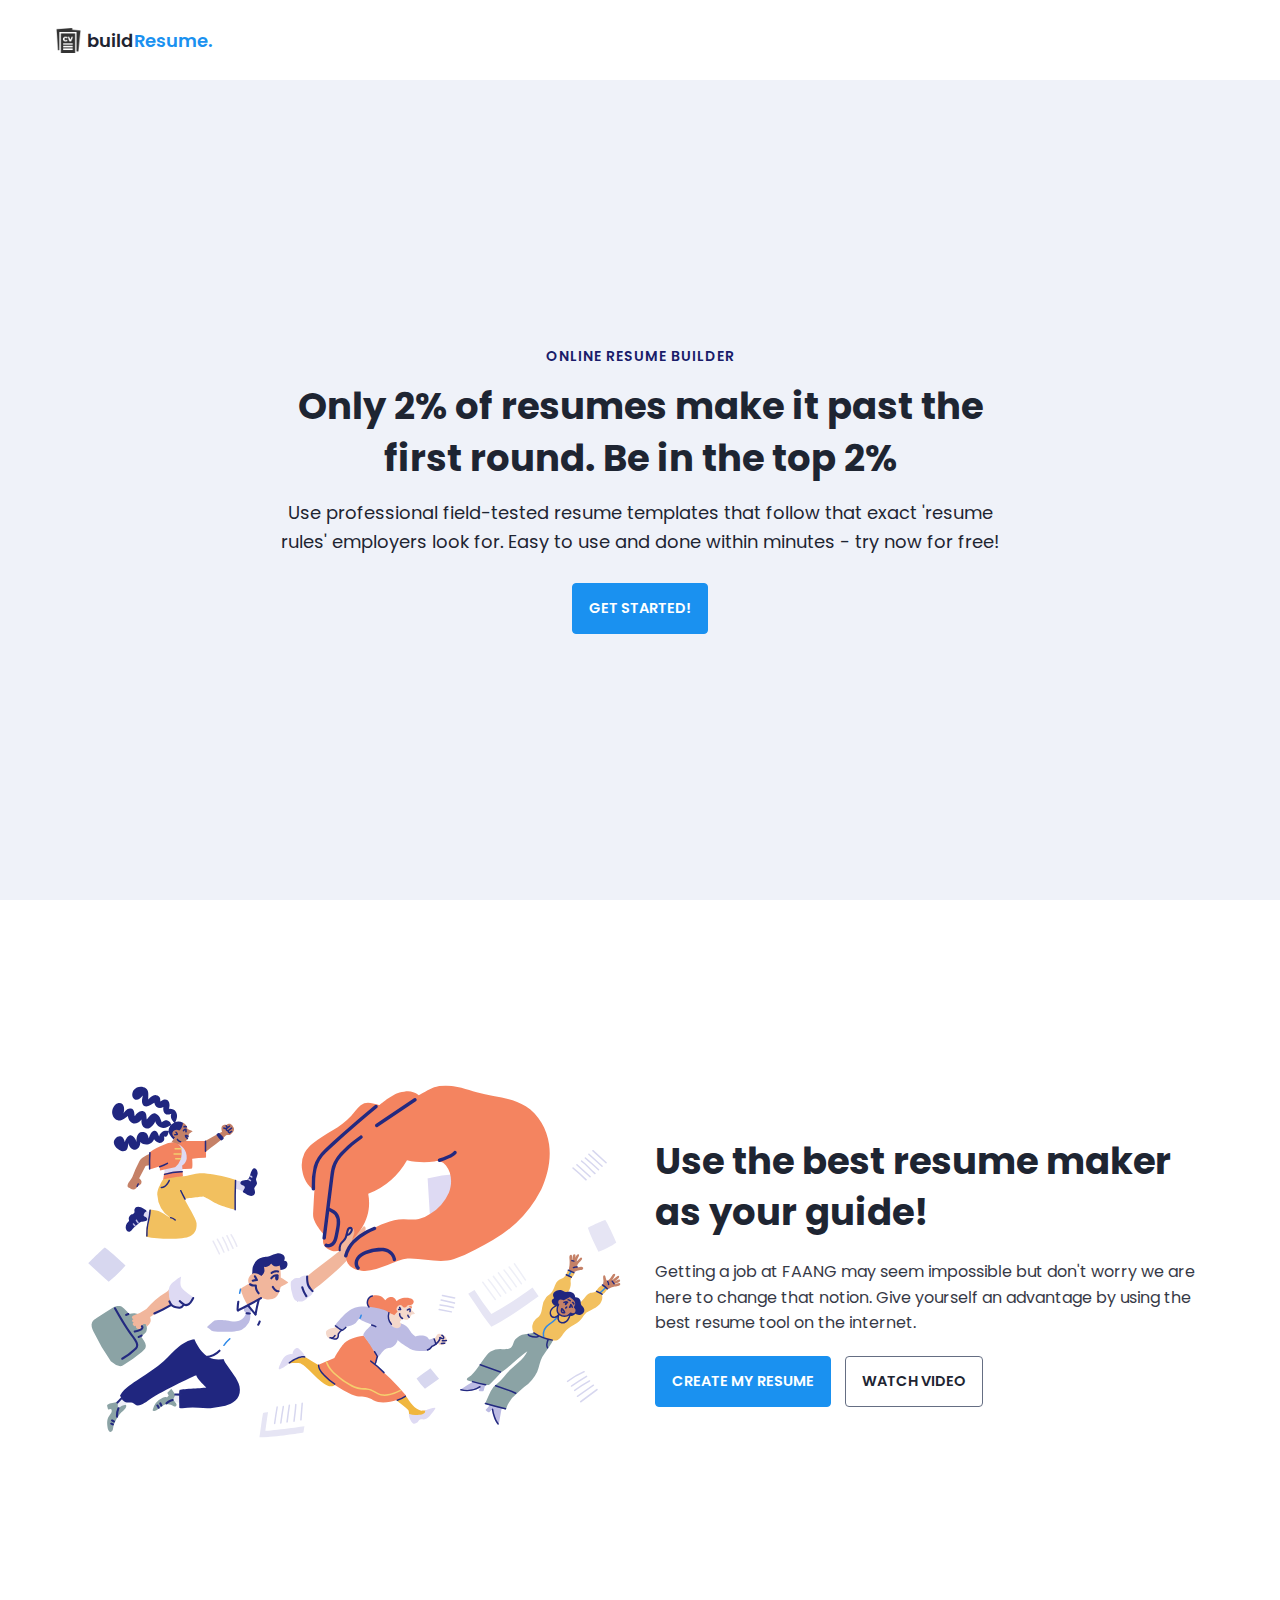
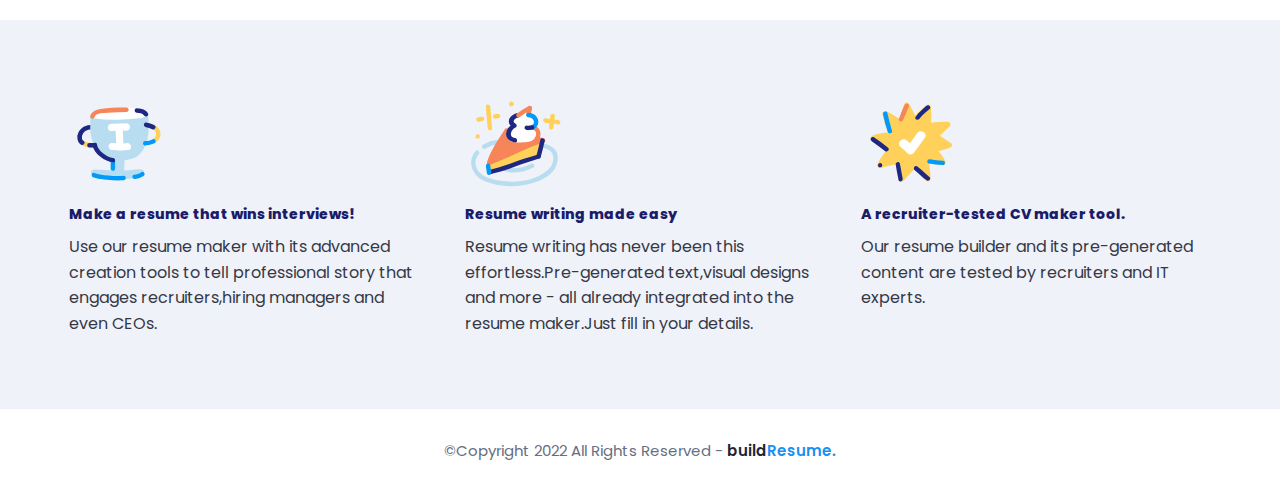
==== commit e23a1213: "remove-toggler" ====
--- a/index.html
+++ b/index.html
@@ -5,6 +5,7 @@
     <meta http-equiv="X-UA-Compatible" content="IE=edge">
     <meta name="viewport" content="width=device-width, initial-scale=1.0">
     <link rel="stylesheet" href="styles.css">
+    <link rel="icon" href="assests/curriculum-vitae.png" type="image/x-icon">
     <title>buildResume.</title>
 </head>
 <body>
@@ -16,13 +17,13 @@
                     <img src="assests/curriculum-vitae.png" alt="" class="navbar-brand-icon">
                     <span class="navbar-brand-text">build<span>Resume.</span></span>
                 </a>
-                <button type="button" class="navbar-toggler-btn">
+                <!-- <button type="button" class="navbar-toggler-btn">
                     <div class="bars">
                         <div class="bar"></div>
                         <div class="bar"></div>
                         <div class="bar"></div>
                     </div>
-                </button>
+                </button> -->
             </div>
         </div>
     </div>
--- a/styles.css
+++ b/styles.css
@@ -68,6 +68,7 @@
 .bg-bright{background-color: var(--clr-bright);}
 .bg-dark{background-color: var(--clr-dark);}
 .bg-grey{background-color: var(--clr-grey);}
+.bg-green{background-color: var(--clr-green);}
 .bg-white{background-color: var(--clr-white);}
 .bg-black{background-color: var(--clr-black);}
 
@@ -433,9 +434,178 @@
     font-size: 1.6rem;
 }
 
+/* preview section*/
 .preview-cnt{
-    padding: 3rem 2rem 2rem;
-    border: 1px solid rgba(0,0,0,0.08);
+    border-radius: 5px;
+    display: grid;
+    grid-template-columns: 32% auto;
+    box-shadow: rgba(149, 157, 165, 0.2) 0px 8px 24px;
+    overflow: hidden;
+}
+
+.preview-cnt-l{
+    padding: 3rem 3rem 2rem 3rem;
+}
+
+.preview-cnt-r{
+    padding: 3rem 3rem 3rem 4rem;
+}
+
+.preview-cnt-l .preview-blk:nth-child(1){
+    text-align: center;
+}
+
+.preview-image{
+    width: 120px;
+    height: 120px;
+    border-radius: 50%;
+    overflow: hidden;
+    margin-right: auto;
+    margin-left: auto;
+}
+
+.preview-image img{
+    width: 100%;
+    height: 100%;
+    object-fit: cover;
+}
+
+.preview-item-name{
+    font-size: 2.4rem;
+    font-weight: 600;
+    margin: 1.8rem 0;
+    position: relative;
+}
+
+.preview-item-name::after{
+    position: absolute;
+    content: "";
+    bottom: -10px;
+    width: 50px;
+    height: 1.5px;
+    background-color: rgba(255, 255, 255, 0.5);
+    left: 50%;
+    transform: translateX(-50%);
+}
+
+.preview-blk{
+    padding: 1rem 0;
     margin-bottom: 1rem;
-    position: relative;
-}+}
+
+.preview-blk-title h3{
+    text-transform: uppercase;
+    letter-spacing: 0.5px;
+    border-bottom: 0.5px solid rgba(0, 0, 0, 0.08);
+    padding-bottom: 0.5rem;
+}
+
+.preview-blk-title{
+    margin-bottom: 1rem;
+}
+
+.preview-blk-list .preview-item{
+    font-size: 1.5rem;
+    margin-bottom: 0.2rem;
+    opacity: 0.95;
+}
+
+.preview-cnt-r .preview-blk-title{
+    color: var(--clr-dark);
+}
+
+.preview-cnt-r .preview-blk-list .preview-item{
+    margin-top: 1.8rem;
+}
+
+.achievements-items.preview-blk-list .preview-item span:first-child,
+.education-items.preview-blk-list .preview-item span:first-child,
+.experience-items.preview-blk-list .preview-item span:first-child{
+    display: block;
+    font-weight: 600;
+    margin-bottom: 1rem;
+    background-color: rgba(0,0,0,0.3);
+}
+/*selects the first child of each repeater division*/
+.education-items.preview-blk-list .preview-item span:nth-child(2),
+.experience-items.preview-blk-list .preview-item span:nth-child(2){
+    font-weight: 600;
+    margin-right: 1rem;
+}
+
+.education-items.preview-blk-list .preview-item span:nth-child(3),
+.experience-items.preview-blk-list .preview-item span:nth-child(3){
+    font-style: italic;
+    margin-right: 1rem;
+}
+
+.education-items.preview-blk-list .preview-item span:nth-child(4),
+.education-items.preview-blk-list .preview-item span:nth-child(5),
+.experience-items.preview-blk-list .preview-item span:nth-child(4),
+.experience-items.preview-blk-list .preview-item span:nth-child(5){
+    margin-right: 1rem;
+    background-color: var(--clr-green);
+    color: var(--clr-white);
+    padding: 0 1rem;
+    border-radius: 0.6rem;
+}
+
+.education-items.preview-blk-list .preview-item span:nth-child(6),
+.experience-items.preview-blk-list .preview-item span:nth-child(6){
+    font-size: 13.5px;
+    display: block;
+    opacity: 0.8;
+    margin-top: 1rem;
+}
+.projects-items.preview-blk-list .preview-item span{
+    display: block;
+}
+
+@media screen and (min-width: 768px){
+    .cols-3{
+        grid-template-columns: repeat(3, 1fr);
+        column-gap: 2rem;
+    }
+    .cols-2{
+        grid-template-columns: repeat(2, 1fr);
+        column-gap: 2rem;
+    }
+}
+
+@media screen and (min-width: 992px){
+    .cv-form-row{
+        padding: 3rem 3rem 0rem 3rem;
+    }
+    .cols-3{
+        grid-template-columns: repeat(3, 1fr);
+    }
+}
+
+.print-btn-sc{
+    margin: 2rem 0 6rem 0;
+}
+
+/*print-section*/
+@media print {
+    body * {
+        visibility: hidden;
+    }
+
+    .non_print_area {
+        display: none;
+    }
+
+    .print_area, .print_area * {
+        visibility: visible;
+    }
+
+    .print_area {
+        width: 100%;
+        position: absolute;
+        left: 0;
+        top: 0;
+        overflow: hidden;
+    }
+}
+
+
